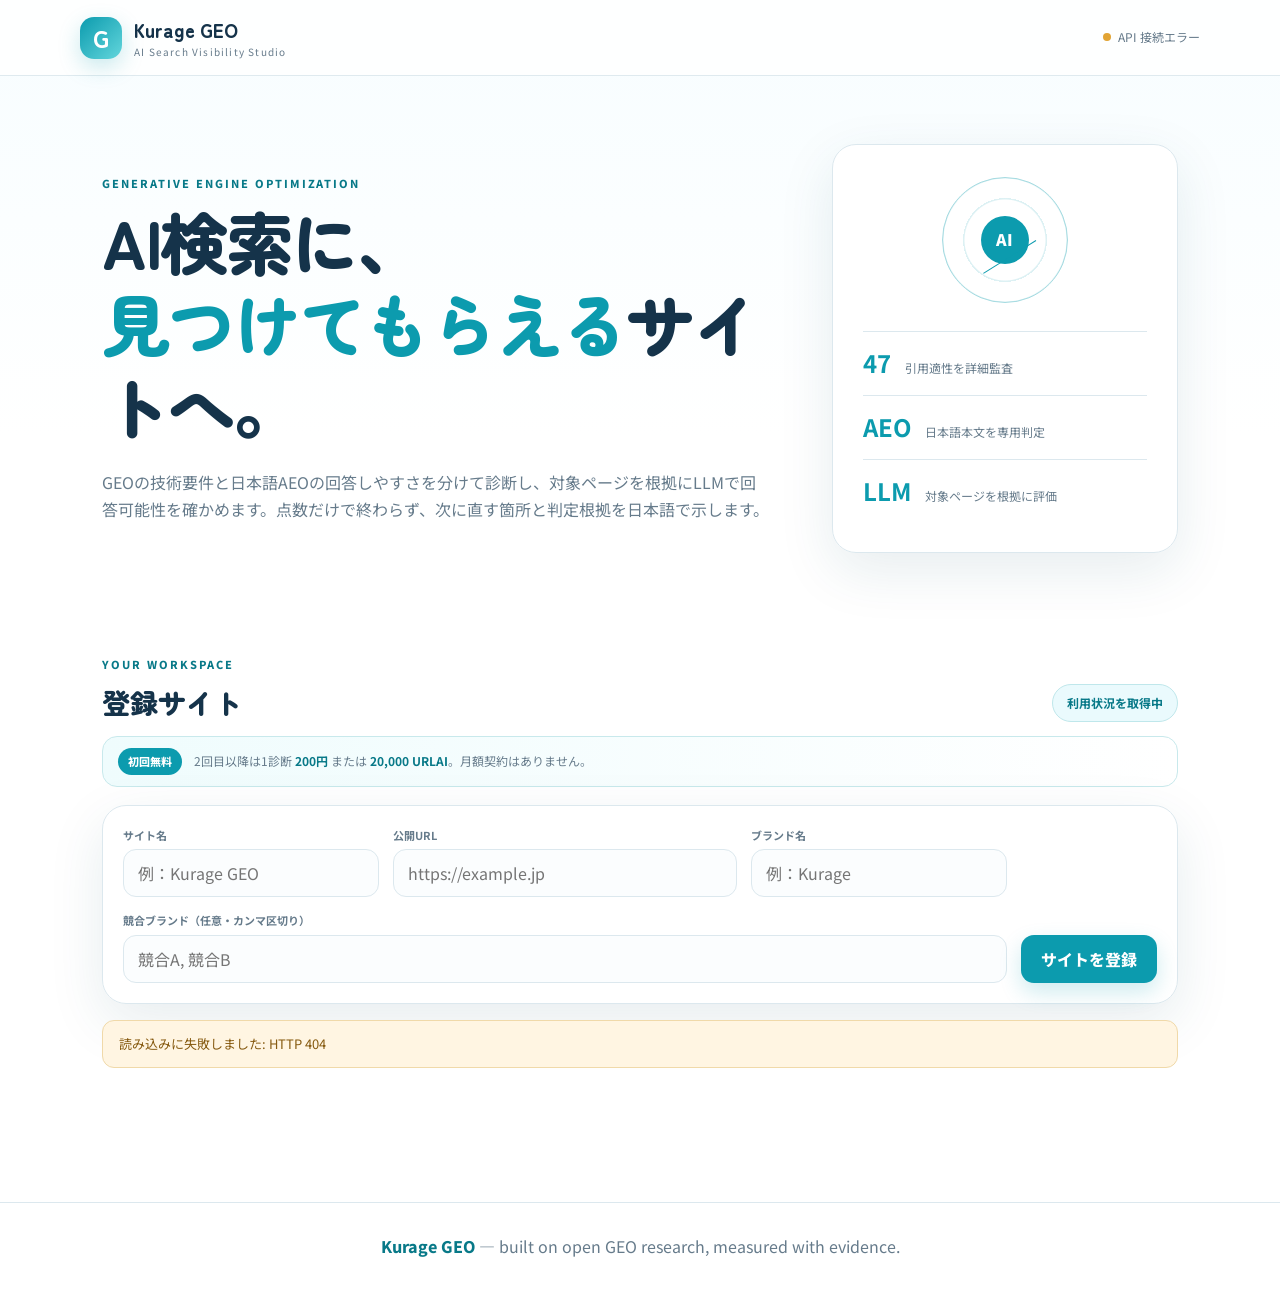
==== static/index.html @ 2f540228 "feat: add per-diagnosis billing to Kurage GEO" ====
<!doctype html>
<html lang="ja">
  <head>
    <meta charset="utf-8" />
    <meta name="viewport" content="width=device-width,initial-scale=1" />
    <meta
      name="description"
      content="GEO Optimizerを監査中核に、GEO技術監査、日本語AEO診断、対象ページを根拠にしたLLM回答シミュレーションを提供する日本語ワークスペース。"
    />
    <meta
      name="keywords"
      content="GEO Optimizer 日本語,AiCMO 日本語,GEO 日本語,AEO 日本語,回答エンジン最適化,AI検索対策,LLMO,Kurage GEO"
    />
    <meta name="robots" content="noindex, nofollow" />
    <meta name="theme-color" content="#0c9bae" />
    <link rel="canonical" href="https://kurage.exbridge.jp/kgeo.php" />
    <link
      rel="alternate"
      type="text/markdown"
      href="https://kurage.exbridge.jp/llms.txt"
      title="Kurage Project for LLMs"
    />
    <meta property="og:type" content="website" />
    <meta property="og:site_name" content="Kurageプロジェクト" />
    <meta
      property="og:title"
      content="Kurage GEO — GEO Optimizer／AiCMOを日本語で活用"
    />
    <meta
      property="og:description"
      content="GEO技術監査、日本語AEO診断、対象ページを根拠にしたLLM回答シミュレーションを一つの日本語画面で。"
    />
    <meta property="og:url" content="https://kurage.exbridge.jp/kgeo.php" />
    <meta
      property="og:image"
      content="https://kurage.exbridge.jp/images/kgeo-ogp.png"
    />
    <meta property="og:image:width" content="1200" />
    <meta property="og:image:height" content="630" />
    <meta name="twitter:card" content="summary_large_image" />
    <meta
      name="twitter:image"
      content="https://kurage.exbridge.jp/images/kgeo-ogp.png"
    />
    <title>Kurage GEO | GEO Optimizer・AiCMOを日本語で使えるGEO診断</title>
    <link rel="preconnect" href="https://fonts.googleapis.com" />
    <link rel="preconnect" href="https://fonts.gstatic.com" crossorigin />
    <link
      href="https://fonts.googleapis.com/css2?family=Zen+Maru+Gothic:wght@700;900&family=Noto+Sans+JP:wght@400;600;700;800&display=swap"
      rel="stylesheet"
    />
    <link rel="stylesheet" href="/static/styles.css" />
  </head>
  <body>
    <header class="topbar">
      <a class="brand" href="/" aria-label="Kurage GEO ホーム">
        <span class="brand-mark" aria-hidden="true">G</span>
        <span><b>Kurage GEO</b><small>AI Search Visibility Studio</small></span>
      </a>
      <div class="status">
        <span class="status-dot"></span
        ><span id="serviceStatus">接続確認中</span>
      </div>
    </header>

    <main>
      <section class="hero">
        <div>
          <p class="eyebrow">GENERATIVE ENGINE OPTIMIZATION</p>
          <h1>AI検索に、<br /><span>見つけてもらえる</span>サイトへ。</h1>
          <p class="lead">
            GEOの技術要件と日本語AEOの回答しやすさを分けて診断し、対象ページを根拠にLLMで回答可能性を確かめます。点数だけで終わらず、次に直す箇所と判定根拠を日本語で示します。
          </p>
        </div>
        <aside class="hero-card" aria-label="主な診断項目">
          <div class="radar-orbit"><span>AI</span></div>
          <div class="mini-row"><b>47</b><span>引用適性を詳細監査</span></div>
          <div class="mini-row">
            <b>AEO</b><span>日本語本文を専用判定</span>
          </div>
          <div class="mini-row">
            <b>LLM</b><span>対象ページを根拠に評価</span>
          </div>
        </aside>
      </section>

      <section class="workspace">
        <div class="section-head">
          <div>
            <p class="eyebrow">YOUR WORKSPACE</p>
            <h2>登録サイト</h2>
          </div>
          <div id="usage" class="usage-chip">利用状況を取得中</div>
        </div>

        <div class="pricing-strip" aria-label="診断料金">
          <span class="pricing-badge">初回無料</span>
          <p>
            2回目以降は1診断 <b>200円</b> または
            <b>20,000 URLAI</b>。月額契約はありません。
          </p>
        </div>

        <form id="siteForm" class="new-site card">
          <label
            ><span>サイト名</span
            ><input
              name="name"
              maxlength="120"
              placeholder="例：Kurage GEO"
              required
          /></label>
          <label
            ><span>公開URL</span
            ><input
              name="url"
              type="url"
              placeholder="https://example.jp"
              required
          /></label>
          <label
            ><span>ブランド名</span
            ><input
              name="brand_name"
              maxlength="120"
              placeholder="例：Kurage"
              required
          /></label>
          <label class="wide"
            ><span>競合ブランド（任意・カンマ区切り）</span
            ><input name="competitors" placeholder="競合A, 競合B"
          /></label>
          <button type="submit" class="primary">サイトを登録</button>
        </form>

        <div id="notice" class="notice" hidden></div>
        <div id="sites" class="site-grid" aria-live="polite"></div>
      </section>

      <section id="detail" class="detail" hidden>
        <div class="section-head">
          <div>
            <p class="eyebrow">SITE REPORT</p>
            <h2 id="detailName">診断結果</h2>
            <a id="detailUrl" target="_blank" rel="noopener"></a>
          </div>
          <button id="auditButton" class="primary">GEO監査を実行</button>
        </div>

        <div id="emptyAudit" class="empty card">
          まだ監査結果がありません。「GEO監査を実行」から最初の基準値を記録してください。
        </div>
        <div id="auditReport" hidden>
          <div class="score-panel card">
            <div class="score-ring">
              <strong id="score">--</strong><span>/ 100</span>
            </div>
            <div>
              <p class="eyebrow">GEO READINESS</p>
              <h3 id="band">未診断</h3>
              <p id="auditTime" class="muted"></p>
            </div>
          </div>
          <div>
            <h3>カテゴリ別スコア</h3>
            <div id="breakdown" class="breakdown"></div>
          </div>
          <div class="card action-card">
            <h3>次に直すこと</h3>
            <ol id="recommendations"></ol>
          </div>
          <section id="advancedReport" class="advanced-report" hidden>
            <div class="report-heading">
              <div>
                <p class="eyebrow">JAPANESE AEO</p>
                <h3>日本語で「質問に答えられるか」</h3>
              </div>
              <div class="aeo-score">
                <strong id="aeoScore">--</strong><span>/100</span>
              </div>
            </div>
            <p id="aeoNotice" class="scope-note"></p>
            <div id="aeoMetrics" class="metric-grid"></div>
            <div class="evidence-grid">
              <article class="card evidence-card">
                <h3>AI理解・引用の技術指標</h3>
                <div id="engineMetrics" class="metric-grid compact"></div>
              </article>
              <article class="card evidence-card">
                <h3>プラットフォーム別の準備度</h3>
                <p class="scope-note">
                  実際の掲載順位ではなく、ページ構造から算出した推定値です。
                </p>
                <div id="platformMetrics" class="metric-grid compact"></div>
              </article>
            </div>
          </section>
        </div>

        <div class="monitor card">
          <div>
            <p class="eyebrow">GROUNDED LLM SIMULATION</p>
            <h3>対象ページで質問に答えられるか確認</h3>
            <p class="muted">
              登録ページの本文をGemma
              4またはDeepSeekへ渡し、回答可能性・根拠・不足情報を記録します。ChatGPTやGeminiの実検索結果ではありません。
            </p>
          </div>
          <form id="promptForm">
            <input
              name="prompt"
              maxlength="1000"
              placeholder="例：日本語で使えるGEO監査サービスを教えて"
              required
            /><button class="secondary">質問を登録</button>
          </form>
          <div id="prompts" class="prompt-list"></div>
        </div>
      </section>
    </main>

    <footer>
      Kurage GEO
      <span>— built on open GEO research, measured with evidence.</span>
    </footer>

    <dialog id="billingDialog" class="billing-dialog">
      <form method="dialog" onsubmit="return false">
        <p class="eyebrow">DIAGNOSIS CREDIT</p>
        <h2>診断クレジットを追加</h2>
        <p>
          初回診断は無料です。2回目以降は
          <b>1診断 = 200円 または 20,000 URLAI</b>。現在の残りクレジット：
          <b id="billingCredits">-</b>
        </p>
        <div class="bill-methods">
          <section class="bill-method">
            <h3>200円（PayPal）</h3>
            <div id="kgeoPaypalButtons"></div>
            <p class="bill-note">
              PayPalで支払いが完了すると、診断クレジットを1追加します。
            </p>
          </section>
          <section class="bill-method">
            <h3>20,000 URLAI（Base）</h3>
            <p class="bill-note">
              下記アドレスへ送金後、送金元ウォレットを入力してください。まとめて送金した場合は20,000 URLAIごとに1クレジット追加します。
            </p>
            <p class="bill-address"><code id="billingReceiver">-</code></p>
            <input
              id="billingWallet"
              placeholder="送金元ウォレット（0x…）"
              autocomplete="off"
              spellcheck="false"
            />
            <button type="button" id="billingVerifyUrlai" class="primary">
              支払いを確認
            </button>
          </section>
        </div>
        <div id="billingMsg" class="bill-message" aria-live="polite"></div>
        <div class="dialog-actions">
          <button type="button" id="billingClose" class="secondary">閉じる</button>
        </div>
      </form>
    </dialog>
    <script src="/static/app.js" defer></script>
  </body>
</html>
---- static/styles.css ----
:root {
  --ink: #15334a;
  --muted: #667b8b;
  --line: #dce8ee;
  --aqua: #0c9bae;
  --aqua-dark: #087988;
  --pale: #eafafd;
  --indigo: #446bd1;
  --danger: #c84b55;
  --shadow: 0 18px 55px rgba(24, 75, 99, 0.1);
}
* {
  box-sizing: border-box;
}
body {
  margin: 0;
  background: linear-gradient(180deg, #f7fdff 0, #fff 34%);
  color: var(--ink);
  font-family: "Noto Sans JP", sans-serif;
  line-height: 1.7;
}
button,
input {
  font: inherit;
}
.topbar {
  height: 76px;
  padding: 0 max(22px, calc((100vw - 1120px) / 2));
  display: flex;
  align-items: center;
  justify-content: space-between;
  border-bottom: 1px solid rgba(220, 232, 238, 0.9);
  background: rgba(255, 255, 255, 0.86);
  backdrop-filter: blur(14px);
  position: sticky;
  top: 0;
  z-index: 10;
}
.brand {
  display: flex;
  gap: 12px;
  align-items: center;
  color: var(--ink);
  text-decoration: none;
}
.brand-mark {
  display: grid;
  place-items: center;
  width: 42px;
  height: 42px;
  border-radius: 14px;
  background: linear-gradient(135deg, var(--aqua), #63d6dc);
  color: white;
  font: 900 24px "Zen Maru Gothic";
  box-shadow: 0 8px 22px rgba(12, 155, 174, 0.22);
}
.brand b {
  display: block;
  font: 900 19px "Zen Maru Gothic";
}
.brand small {
  display: block;
  color: var(--muted);
  font-size: 10px;
  letter-spacing: 0.12em;
}
.status {
  font-size: 12px;
  color: var(--muted);
  display: flex;
  align-items: center;
  gap: 7px;
}
.status-dot {
  width: 8px;
  height: 8px;
  background: #e2a434;
  border-radius: 50%;
}
.status.ok .status-dot {
  background: #3db680;
}
main {
  max-width: 1120px;
  margin: auto;
  padding: 0 22px 80px;
}
.hero {
  min-height: 440px;
  display: grid;
  grid-template-columns: 1.45fr 0.75fr;
  gap: 60px;
  align-items: center;
  padding: 68px 0;
}
.eyebrow {
  font-weight: 800;
  font-size: 11px;
  letter-spacing: 0.18em;
  color: var(--aqua-dark);
  margin: 0 0 8px;
}
.hero h1 {
  font: 900 clamp(40px, 6vw, 68px) / 1.2 "Zen Maru Gothic";
  letter-spacing: -0.035em;
  margin: 0;
}
.hero h1 span {
  color: var(--aqua);
}
.lead {
  font-size: 16px;
  max-width: 690px;
  color: var(--muted);
  margin: 24px 0 0;
}
.hero-card,
.card {
  background: rgba(255, 255, 255, 0.94);
  border: 1px solid var(--line);
  border-radius: 24px;
  box-shadow: var(--shadow);
}
.hero-card {
  padding: 30px;
}
.radar-orbit {
  width: 126px;
  height: 126px;
  border: 1px solid #a5dbe1;
  border-radius: 50%;
  display: grid;
  place-items: center;
  margin: 2px auto 28px;
  background:
    radial-gradient(circle, #fff 15%, transparent 16%),
    repeating-radial-gradient(
      circle,
      transparent 0 19px,
      rgba(12, 155, 174, 0.14) 20px 21px
    );
  position: relative;
}
.radar-orbit:after {
  content: "";
  position: absolute;
  width: 62px;
  height: 1px;
  background: var(--aqua);
  transform: rotate(-32deg);
  transform-origin: right;
}
.radar-orbit span {
  display: grid;
  place-items: center;
  width: 48px;
  height: 48px;
  border-radius: 50%;
  background: var(--aqua);
  color: #fff;
  font-weight: 900;
}
.mini-row {
  display: flex;
  align-items: baseline;
  gap: 14px;
  padding: 11px 0;
  border-top: 1px solid var(--line);
}
.mini-row b {
  font-size: 24px;
  color: var(--aqua);
}
.mini-row span {
  font-size: 12px;
  color: var(--muted);
}
.workspace,
.detail {
  padding: 34px 0;
}
.section-head {
  display: flex;
  align-items: flex-end;
  justify-content: space-between;
  gap: 20px;
  margin-bottom: 20px;
}
.section-head h2 {
  font: 900 28px "Zen Maru Gothic";
  margin: 0;
}
.section-head a {
  font-size: 13px;
  color: var(--aqua-dark);
}
.usage-chip {
  border: 1px solid #bfe7eb;
  background: var(--pale);
  color: var(--aqua-dark);
  border-radius: 999px;
  padding: 8px 14px;
  font-size: 12px;
  font-weight: 700;
}
.pricing-strip {
  display: flex;
  align-items: center;
  gap: 12px;
  margin: -6px 0 18px;
  padding: 11px 15px;
  border: 1px solid #c8e9ec;
  border-radius: 15px;
  background: linear-gradient(90deg, #effcfd, #fff);
}
.pricing-strip p {
  margin: 0;
  color: var(--muted);
  font-size: 12px;
}
.pricing-strip b {
  color: var(--aqua-dark);
}
.pricing-badge {
  flex: 0 0 auto;
  padding: 4px 10px;
  border-radius: 999px;
  background: var(--aqua);
  color: #fff;
  font-size: 11px;
  font-weight: 800;
}
.new-site {
  padding: 20px;
  display: grid;
  grid-template-columns: 1fr 1.35fr 1fr auto;
  gap: 14px;
  align-items: end;
}
.new-site label {
  display: grid;
  gap: 5px;
}
.new-site label span {
  font-size: 11px;
  font-weight: 700;
  color: var(--muted);
}
.new-site .wide {
  grid-column: 1/4;
}
.new-site input,
.monitor input {
  width: 100%;
  height: 48px;
  border: 1px solid var(--line);
  border-radius: 13px;
  background: #fbfdfe;
  padding: 0 14px;
  color: var(--ink);
  outline: none;
}
.new-site input:focus,
.monitor input:focus {
  border-color: var(--aqua);
  box-shadow: 0 0 0 3px rgba(12, 155, 174, 0.12);
}
button {
  min-height: 48px;
  border: 0;
  border-radius: 13px;
  padding: 0 20px;
  font-weight: 800;
  cursor: pointer;
}
button:disabled {
  opacity: 0.55;
  cursor: wait;
}
.primary {
  background: var(--aqua);
  color: #fff;
  box-shadow: 0 9px 22px rgba(12, 155, 174, 0.2);
}
.primary:hover {
  background: var(--aqua-dark);
}
.secondary {
  background: var(--pale);
  color: var(--aqua-dark);
  border: 1px solid #bfe7eb;
}
.notice {
  margin: 16px 0;
  padding: 12px 16px;
  border-radius: 12px;
  background: #fff5e2;
  color: #865a10;
  border: 1px solid #f0d9a9;
  font-size: 13px;
}
.site-grid {
  display: grid;
  grid-template-columns: repeat(3, 1fr);
  gap: 16px;
  margin-top: 20px;
}
.site-card {
  padding: 20px;
  cursor: pointer;
  transition:
    0.2s transform,
    0.2s border;
}
.site-card:hover {
  transform: translateY(-3px);
  border-color: #9ddbe1;
}
.site-card h3 {
  margin: 2px 0 4px;
  font-size: 17px;
}
.site-card .url {
  white-space: nowrap;
  overflow: hidden;
  text-overflow: ellipsis;
  color: var(--muted);
  font-size: 12px;
}
.score-pill {
  display: inline-flex;
  align-items: center;
  gap: 8px;
  margin-top: 18px;
  font-size: 12px;
}
.score-pill b {
  font-size: 24px;
  color: var(--aqua);
}
.detail {
  border-top: 1px solid var(--line);
}
.empty {
  padding: 28px;
  color: var(--muted);
}
.score-panel {
  display: flex;
  align-items: center;
  gap: 26px;
  padding: 24px;
  margin-bottom: 24px;
}
.score-ring {
  width: 112px;
  height: 112px;
  border-radius: 50%;
  display: grid;
  place-content: center;
  text-align: center;
  background: conic-gradient(var(--aqua) var(--score-angle, 0deg), #e8f1f3 0);
  position: relative;
}
.score-ring:before {
  content: "";
  position: absolute;
  inset: 9px;
  background: white;
  border-radius: 50%;
}
.score-ring strong,
.score-ring span {
  position: relative;
}
.score-ring strong {
  font-size: 34px;
  line-height: 1;
}
.score-ring span {
  font-size: 10px;
  color: var(--muted);
}
.score-panel h3 {
  font: 900 25px "Zen Maru Gothic";
  margin: 0;
}
.muted {
  color: var(--muted);
  font-size: 13px;
}
.breakdown {
  display: grid;
  grid-template-columns: repeat(4, 1fr);
  gap: 12px;
  margin: 12px 0 24px;
}
.metric {
  padding: 16px;
  background: #f8fcfd;
  border: 1px solid var(--line);
  border-radius: 16px;
}
.metric span {
  display: block;
  font-size: 11px;
  color: var(--muted);
}
.metric b {
  font-size: 23px;
}
.action-card {
  padding: 24px;
}
.action-card h3,
.monitor h3 {
  font: 900 20px "Zen Maru Gothic";
  margin: 0;
}
.action-card ol {
  padding-left: 23px;
}
.action-card li {
  padding: 6px 0;
  border-bottom: 1px solid #edf3f5;
}
.monitor {
  margin-top: 26px;
  padding: 24px;
}
.monitor form {
  display: flex;
  gap: 10px;
  margin: 18px 0;
}
.prompt-item {
  display: grid;
  grid-template-columns: 1fr auto;
  gap: 12px;
  align-items: center;
  border-top: 1px solid var(--line);
  padding: 14px 0;
}
.prompt-item p {
  margin: 0;
}
.prompt-meta {
  font-size: 11px;
  color: var(--muted);
}
footer {
  padding: 30px;
  text-align: center;
  border-top: 1px solid var(--line);
  color: var(--aqua-dark);
  font-weight: 800;
}
footer span {
  color: var(--muted);
  font-weight: 400;
}
.billing-dialog {
  width: min(820px, calc(100vw - 32px));
  max-height: calc(100vh - 32px);
  padding: 0;
  border: 0;
  border-radius: 24px;
  color: var(--ink);
  box-shadow: 0 28px 90px rgba(21, 51, 74, 0.25);
}
.billing-dialog::backdrop {
  background: rgba(16, 44, 61, 0.48);
  backdrop-filter: blur(5px);
}
.billing-dialog form {
  padding: 28px;
}
.billing-dialog h2 {
  margin: 0 0 8px;
  font: 900 25px "Zen Maru Gothic";
}
.billing-dialog form > p:not(.eyebrow) {
  margin: 0;
  color: var(--muted);
  font-size: 13px;
}
.bill-methods {
  display: grid;
  grid-template-columns: 1fr 1fr;
  gap: 14px;
  margin-top: 18px;
}
.bill-method {
  padding: 18px;
  border: 1px solid var(--line);
  border-radius: 17px;
  background: #fbfdfe;
}
.bill-method h3 {
  margin: 0 0 12px;
  font: 900 15px "Zen Maru Gothic";
  color: var(--aqua-dark);
}
.bill-note {
  color: var(--muted);
  font-size: 11px;
  line-height: 1.7;
}
.bill-address code {
  display: block;
  padding: 7px 9px;
  border-radius: 9px;
  background: #edf5f7;
  font-size: 10px;
  overflow-wrap: anywhere;
}
.bill-method input {
  width: 100%;
  min-height: 44px;
  margin: 2px 0 10px;
  padding: 0 11px;
  border: 1px solid var(--line);
  border-radius: 10px;
  outline: none;
}
.bill-method input:focus {
  border-color: var(--aqua);
  box-shadow: 0 0 0 3px rgba(12, 155, 174, 0.1);
}
.bill-method button {
  width: 100%;
}
.bill-message {
  min-height: 22px;
  margin-top: 14px;
  color: var(--danger);
  font-size: 12px;
  font-weight: 700;
}
.bill-message.ok {
  color: #21845a;
}
.dialog-actions {
  display: flex;
  justify-content: flex-end;
  margin-top: 10px;
}
.advanced-report {
  margin-top: 26px;
  padding-top: 26px;
  border-top: 1px solid var(--line);
}
.report-heading {
  display: flex;
  align-items: center;
  justify-content: space-between;
  gap: 20px;
}
.report-heading h3 {
  font: 900 22px "Zen Maru Gothic";
  margin: 0;
}
.aeo-score {
  display: flex;
  align-items: baseline;
  gap: 3px;
  color: var(--aqua-dark);
}
.aeo-score strong {
  font: 900 38px "Zen Maru Gothic";
}
.aeo-score span {
  font-size: 11px;
}
.scope-note {
  margin: 10px 0 16px;
  padding: 10px 13px;
  border-radius: 11px;
  background: #f1f8fa;
  color: var(--muted);
  font-size: 12px;
}
.metric-grid {
  display: grid;
  grid-template-columns: repeat(4, 1fr);
  gap: 10px;
}
.metric-grid.compact {
  grid-template-columns: repeat(2, 1fr);
}
.aeo-metric {
  padding: 14px;
  border: 1px solid var(--line);
  border-radius: 15px;
  background: #fff;
}
.aeo-metric span,
.aeo-metric small {
  display: block;
  color: var(--muted);
  font-size: 11px;
}
.aeo-metric b {
  font-size: 22px;
}
.aeo-metric small {
  font-size: 10px;
}
.evidence-grid {
  display: grid;
  grid-template-columns: 1fr 1fr;
  gap: 14px;
  margin-top: 16px;
}
.evidence-card {
  padding: 20px;
}
.evidence-card h3 {
  margin: 0 0 12px;
  font: 900 17px "Zen Maru Gothic";
}
.prompt-list > .prompt-item {
  align-items: start;
}
.prompt-content {
  min-width: 0;
}
.run-result {
  grid-column: 1/-1;
  padding: 15px;
  border: 1px solid #d9ecef;
  border-radius: 15px;
  background: #f9fdfd;
}
.run-head {
  display: flex;
  gap: 8px;
  align-items: center;
  flex-wrap: wrap;
  margin-bottom: 9px;
}
.run-badge {
  display: inline-flex;
  padding: 3px 8px;
  border-radius: 999px;
  background: var(--pale);
  color: var(--aqua-dark);
  font-size: 10px;
  font-weight: 800;
}
.run-score {
  font-weight: 900;
  color: var(--aqua-dark);
}
.ai-response {
  white-space: pre-wrap;
  overflow-wrap: anywhere;
  margin: 8px 0 12px;
  font: inherit;
  font-size: 13px;
  line-height: 1.8;
  color: var(--ink);
}
.analysis-columns {
  display: grid;
  grid-template-columns: repeat(3, 1fr);
  gap: 10px;
}
.analysis-box {
  padding: 10px;
  border-radius: 11px;
  background: #fff;
  border: 1px solid var(--line);
}
.analysis-box b {
  display: block;
  font-size: 11px;
  margin-bottom: 4px;
}
.analysis-box ul {
  margin: 0;
  padding-left: 18px;
  font-size: 11px;
  color: var(--muted);
}
.analysis-box li {
  margin: 3px 0;
}
.history-details {
  grid-column: 1/-1;
}
.history-details summary {
  cursor: pointer;
  margin-top: 8px;
  color: var(--aqua-dark);
  font-size: 11px;
  font-weight: 800;
}
.history-details .run-result {
  margin-top: 10px;
}
@media (max-width: 820px) {
  .hero {
    grid-template-columns: 1fr;
    padding: 46px 0;
    gap: 28px;
  }
  .hero-card {
    display: none;
  }
  .new-site {
    grid-template-columns: 1fr 1fr;
  }
  .new-site .wide {
    grid-column: 1/3;
  }
  .site-grid {
    grid-template-columns: 1fr 1fr;
  }
  .breakdown {
    grid-template-columns: 1fr 1fr;
  }
  .metric-grid {
    grid-template-columns: 1fr 1fr;
  }
  .evidence-grid,
  .analysis-columns {
    grid-template-columns: 1fr;
  }
}
@media (max-width: 560px) {
  .topbar {
    height: 68px;
    padding: 0 16px;
  }
  .brand small,
  .status span:last-child {
    display: none;
  }
  main {
    padding: 0 16px 60px;
  }
  .hero {
    min-height: auto;
  }
  .hero h1 {
    font-size: 38px;
  }
  .new-site {
    grid-template-columns: 1fr;
  }
  .new-site .wide {
    grid-column: auto;
  }
  .new-site button {
    width: 100%;
  }
  .pricing-strip {
    align-items: flex-start;
  }
  .bill-methods {
    grid-template-columns: 1fr;
  }
  .billing-dialog form {
    padding: 22px 18px;
  }
  .site-grid {
    grid-template-columns: 1fr;
  }
  .section-head {
    align-items: flex-start;
    flex-direction: column;
  }
  .section-head button {
    width: 100%;
  }
  .score-panel {
    gap: 15px;
  }
  .score-ring {
    width: 96px;
    height: 96px;
    flex: 0 0 96px;
  }
  .monitor form {
    display: grid;
  }
  .prompt-item {
    grid-template-columns: 1fr;
  }
  .prompt-item button {
    width: 100%;
  }
  footer span {
    display: block;
  }
  .report-heading {
    align-items: flex-start;
  }
  .metric-grid,
  .metric-grid.compact {
    grid-template-columns: 1fr 1fr;
  }
  .aeo-metric b {
    font-size: 19px;
  }
}
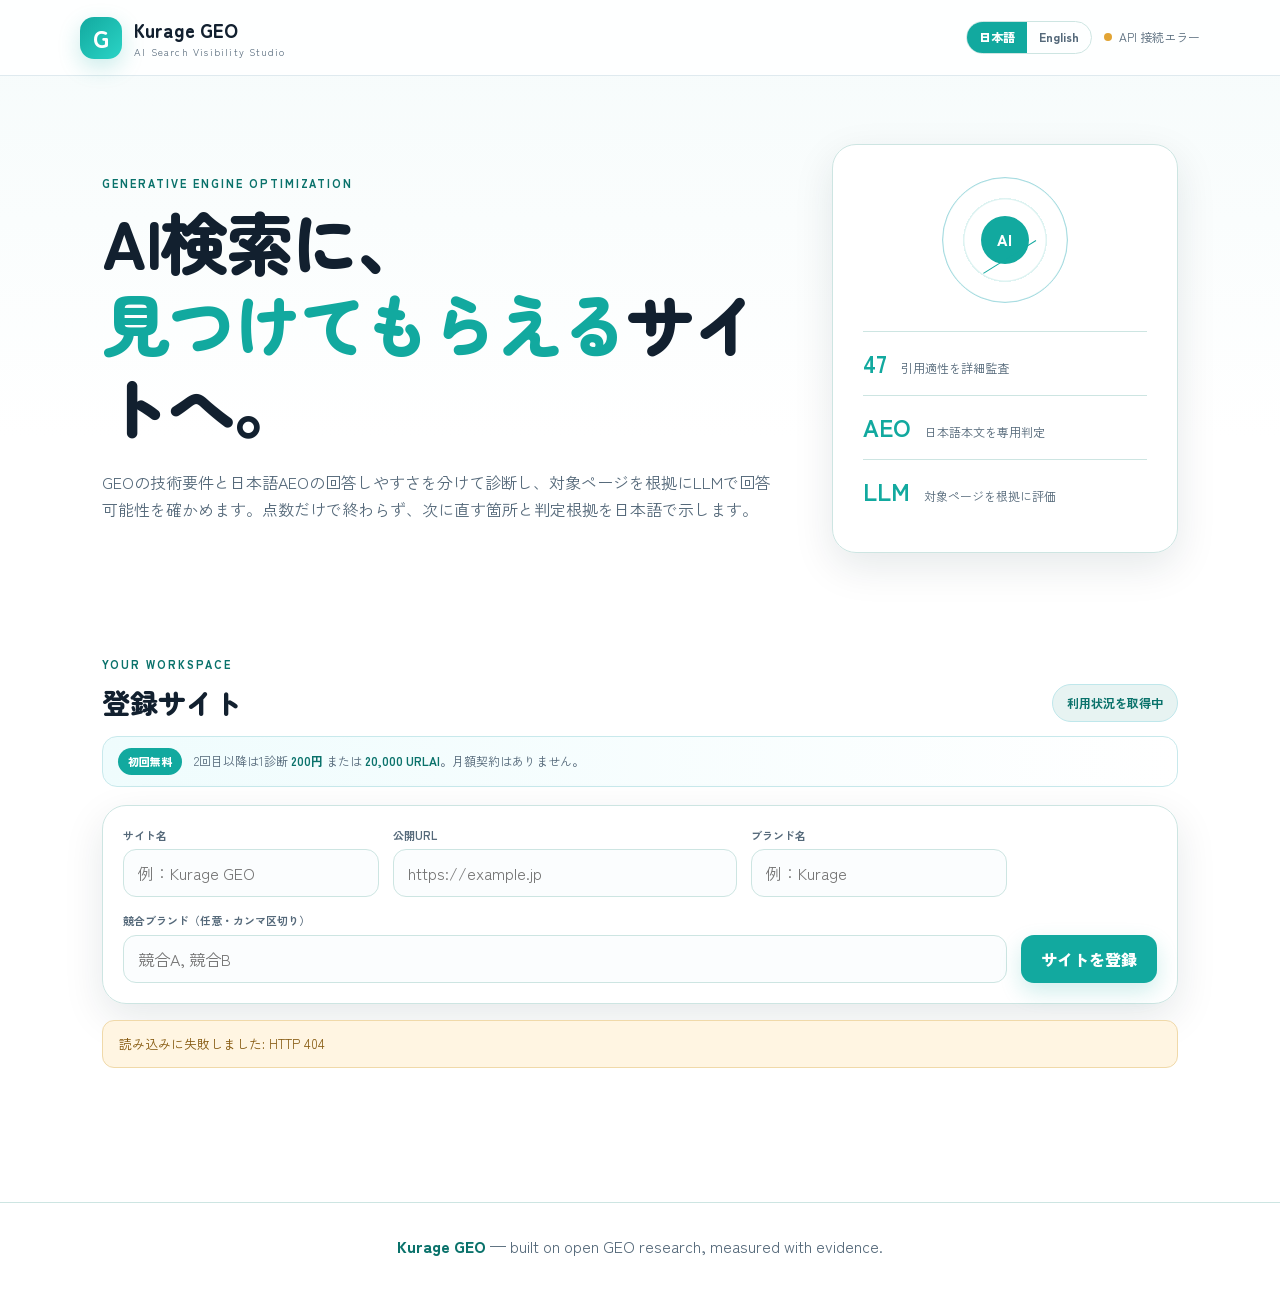
==== commit 4ce0aa2f: "LP風デザインへ刷新＋日英切替(url2pub方式)＋kgeo.exbridge.jp LP新設 - kgeo.php: ログアウト時ランディングをkmontage LPと同じデザイントークン(Zen" ====
--- a/static/index.html
+++ b/static/index.html
@@ -12,7 +12,7 @@
       content="GEO Optimizer 日本語,AiCMO 日本語,GEO 日本語,AEO 日本語,回答エンジン最適化,AI検索対策,LLMO,Kurage GEO"
     />
     <meta name="robots" content="noindex, nofollow" />
-    <meta name="theme-color" content="#0c9bae" />
+    <meta name="theme-color" content="#12a99f" />
     <link rel="canonical" href="https://kurage.exbridge.jp/kgeo.php" />
     <link
       rel="alternate"
@@ -46,7 +46,7 @@
     <link rel="preconnect" href="https://fonts.googleapis.com" />
     <link rel="preconnect" href="https://fonts.gstatic.com" crossorigin />
     <link
-      href="https://fonts.googleapis.com/css2?family=Zen+Maru+Gothic:wght@700;900&family=Noto+Sans+JP:wght@400;600;700;800&display=swap"
+      href="https://fonts.googleapis.com/css2?family=Zen+Maru+Gothic:wght@700;900&family=Zen+Kaku+Gothic+New:wght@400;500;700&display=swap"
       rel="stylesheet"
     />
     <link rel="stylesheet" href="/static/styles.css" />
@@ -57,9 +57,15 @@
         <span class="brand-mark" aria-hidden="true">G</span>
         <span><b>Kurage GEO</b><small>AI Search Visibility Studio</small></span>
       </a>
-      <div class="status">
-        <span class="status-dot"></span
-        ><span id="serviceStatus">接続確認中</span>
+      <div class="topbar-tools">
+        <nav class="langswitch" aria-label="Language">
+          <a href="?lang=ja" data-lang="ja">日本語</a>
+          <a href="?lang=en" data-lang="en">English</a>
+        </nav>
+        <div class="status">
+          <span class="status-dot"></span
+          ><span id="serviceStatus">接続確認中</span>
+        </div>
       </div>
     </header>
 
@@ -67,19 +73,19 @@
       <section class="hero">
         <div>
           <p class="eyebrow">GENERATIVE ENGINE OPTIMIZATION</p>
-          <h1>AI検索に、<br /><span>見つけてもらえる</span>サイトへ。</h1>
-          <p class="lead">
+          <h1 data-i18n="hero_h1">AI検索に、<br /><span>見つけてもらえる</span>サイトへ。</h1>
+          <p class="lead" data-i18n="hero_lead">
             GEOの技術要件と日本語AEOの回答しやすさを分けて診断し、対象ページを根拠にLLMで回答可能性を確かめます。点数だけで終わらず、次に直す箇所と判定根拠を日本語で示します。
           </p>
         </div>
         <aside class="hero-card" aria-label="主な診断項目">
           <div class="radar-orbit"><span>AI</span></div>
-          <div class="mini-row"><b>47</b><span>引用適性を詳細監査</span></div>
+          <div class="mini-row"><b>47</b><span data-i18n="mini_47">引用適性を詳細監査</span></div>
           <div class="mini-row">
-            <b>AEO</b><span>日本語本文を専用判定</span>
+            <b>AEO</b><span data-i18n="mini_aeo">日本語本文を専用判定</span>
           </div>
           <div class="mini-row">
-            <b>LLM</b><span>対象ページを根拠に評価</span>
+            <b>LLM</b><span data-i18n="mini_llm">対象ページを根拠に評価</span>
           </div>
         </aside>
       </section>
@@ -88,14 +94,14 @@
         <div class="section-head">
           <div>
             <p class="eyebrow">YOUR WORKSPACE</p>
-            <h2>登録サイト</h2>
+            <h2 data-i18n="ws_title">登録サイト</h2>
           </div>
           <div id="usage" class="usage-chip">利用状況を取得中</div>
         </div>
 
         <div class="pricing-strip" aria-label="診断料金">
-          <span class="pricing-badge">初回無料</span>
-          <p>
+          <span class="pricing-badge" data-i18n="price_badge">初回無料</span>
+          <p data-i18n="price_text">
             2回目以降は1診断 <b>200円</b> または
             <b>20,000 URLAI</b>。月額契約はありません。
           </p>
@@ -103,15 +109,16 @@
 
         <form id="siteForm" class="new-site card">
           <label
-            ><span>サイト名</span
+            ><span data-i18n="label_name">サイト名</span
             ><input
               name="name"
               maxlength="120"
               placeholder="例：Kurage GEO"
+              data-i18n-ph="ph_name"
               required
           /></label>
           <label
-            ><span>公開URL</span
+            ><span data-i18n="label_url">公開URL</span
             ><input
               name="url"
               type="url"
@@ -119,18 +126,19 @@
               required
           /></label>
           <label
-            ><span>ブランド名</span
+            ><span data-i18n="label_brand">ブランド名</span
             ><input
               name="brand_name"
               maxlength="120"
               placeholder="例：Kurage"
+              data-i18n-ph="ph_brand"
               required
           /></label>
           <label class="wide"
-            ><span>競合ブランド（任意・カンマ区切り）</span
-            ><input name="competitors" placeholder="競合A, 競合B"
-          /></label>
-          <button type="submit" class="primary">サイトを登録</button>
+            ><span data-i18n="label_competitors">競合ブランド（任意・カンマ区切り）</span
+            ><input name="competitors" placeholder="競合A, 競合B" data-i18n-ph="ph_competitors"
+          /></label>
+          <button type="submit" class="primary" data-i18n="btn_register">サイトを登録</button>
         </form>
 
         <div id="notice" class="notice" hidden></div>
@@ -141,13 +149,13 @@
         <div class="section-head">
           <div>
             <p class="eyebrow">SITE REPORT</p>
-            <h2 id="detailName">診断結果</h2>
+            <h2 id="detailName" data-i18n="detail_title">診断結果</h2>
             <a id="detailUrl" target="_blank" rel="noopener"></a>
           </div>
-          <button id="auditButton" class="primary">GEO監査を実行</button>
-        </div>
-
-        <div id="emptyAudit" class="empty card">
+          <button id="auditButton" class="primary" data-i18n="btn_audit">GEO監査を実行</button>
+        </div>
+
+        <div id="emptyAudit" class="empty card" data-i18n="empty_audit">
           まだ監査結果がありません。「GEO監査を実行」から最初の基準値を記録してください。
         </div>
         <div id="auditReport" hidden>
@@ -157,23 +165,23 @@
             </div>
             <div>
               <p class="eyebrow">GEO READINESS</p>
-              <h3 id="band">未診断</h3>
+              <h3 id="band" data-i18n="band_none">未診断</h3>
               <p id="auditTime" class="muted"></p>
             </div>
           </div>
           <div>
-            <h3>カテゴリ別スコア</h3>
+            <h3 data-i18n="h_breakdown">カテゴリ別スコア</h3>
             <div id="breakdown" class="breakdown"></div>
           </div>
           <div class="card action-card">
-            <h3>次に直すこと</h3>
+            <h3 data-i18n="h_recommend">次に直すこと</h3>
             <ol id="recommendations"></ol>
           </div>
           <section id="advancedReport" class="advanced-report" hidden>
             <div class="report-heading">
               <div>
                 <p class="eyebrow">JAPANESE AEO</p>
-                <h3>日本語で「質問に答えられるか」</h3>
+                <h3 data-i18n="h_aeo">日本語で「質問に答えられるか」</h3>
               </div>
               <div class="aeo-score">
                 <strong id="aeoScore">--</strong><span>/100</span>
@@ -183,12 +191,12 @@
             <div id="aeoMetrics" class="metric-grid"></div>
             <div class="evidence-grid">
               <article class="card evidence-card">
-                <h3>AI理解・引用の技術指標</h3>
+                <h3 data-i18n="h_engine">AI理解・引用の技術指標</h3>
                 <div id="engineMetrics" class="metric-grid compact"></div>
               </article>
               <article class="card evidence-card">
-                <h3>プラットフォーム別の準備度</h3>
-                <p class="scope-note">
+                <h3 data-i18n="h_platform">プラットフォーム別の準備度</h3>
+                <p class="scope-note" data-i18n="note_platform">
                   実際の掲載順位ではなく、ページ構造から算出した推定値です。
                 </p>
                 <div id="platformMetrics" class="metric-grid compact"></div>
@@ -200,8 +208,8 @@
         <div class="monitor card">
           <div>
             <p class="eyebrow">GROUNDED LLM SIMULATION</p>
-            <h3>対象ページで質問に答えられるか確認</h3>
-            <p class="muted">
+            <h3 data-i18n="h_monitor">対象ページで質問に答えられるか確認</h3>
+            <p class="muted" data-i18n="monitor_desc">
               登録ページの本文をGemma
               4またはDeepSeekへ渡し、回答可能性・根拠・不足情報を記録します。ChatGPTやGeminiの実検索結果ではありません。
             </p>
@@ -211,8 +219,9 @@
               name="prompt"
               maxlength="1000"
               placeholder="例：日本語で使えるGEO監査サービスを教えて"
-              required
-            /><button class="secondary">質問を登録</button>
+              data-i18n-ph="ph_prompt"
+              required
+            /><button class="secondary" data-i18n="btn_prompt">質問を登録</button>
           </form>
           <div id="prompts" class="prompt-list"></div>
         </div>
@@ -227,40 +236,42 @@
     <dialog id="billingDialog" class="billing-dialog">
       <form method="dialog" onsubmit="return false">
         <p class="eyebrow">DIAGNOSIS CREDIT</p>
-        <h2>診断クレジットを追加</h2>
+        <h2 data-i18n="bd_title">診断クレジットを追加</h2>
         <p>
-          初回診断は無料です。2回目以降は
-          <b>1診断 = 200円 または 20,000 URLAI</b>。現在の残りクレジット：
+          <span data-i18n="bd_lead">初回診断は無料です。2回目以降は
+          <b>1診断 = 200円 または 20,000 URLAI</b>。</span>
+          <span data-i18n="bd_credits_label">現在の残りクレジット：</span>
           <b id="billingCredits">-</b>
         </p>
         <div class="bill-methods">
           <section class="bill-method">
-            <h3>200円（PayPal）</h3>
+            <h3 data-i18n="bd_paypal_h">200円（PayPal）</h3>
             <div id="kgeoPaypalButtons"></div>
-            <p class="bill-note">
+            <p class="bill-note" data-i18n="bd_paypal_note">
               PayPalで支払いが完了すると、診断クレジットを1追加します。
             </p>
           </section>
           <section class="bill-method">
-            <h3>20,000 URLAI（Base）</h3>
-            <p class="bill-note">
+            <h3 data-i18n="bd_urlai_h">20,000 URLAI（Base）</h3>
+            <p class="bill-note" data-i18n="bd_urlai_note">
               下記アドレスへ送金後、送金元ウォレットを入力してください。まとめて送金した場合は20,000 URLAIごとに1クレジット追加します。
             </p>
             <p class="bill-address"><code id="billingReceiver">-</code></p>
             <input
               id="billingWallet"
               placeholder="送金元ウォレット（0x…）"
+              data-i18n-ph="ph_wallet"
               autocomplete="off"
               spellcheck="false"
             />
-            <button type="button" id="billingVerifyUrlai" class="primary">
+            <button type="button" id="billingVerifyUrlai" class="primary" data-i18n="btn_verify">
               支払いを確認
             </button>
           </section>
         </div>
         <div id="billingMsg" class="bill-message" aria-live="polite"></div>
         <div class="dialog-actions">
-          <button type="button" id="billingClose" class="secondary">閉じる</button>
+          <button type="button" id="billingClose" class="secondary" data-i18n="btn_close">閉じる</button>
         </div>
       </form>
     </dialog>
--- a/static/styles.css
+++ b/static/styles.css
@@ -1,22 +1,22 @@
 :root {
-  --ink: #15334a;
-  --muted: #667b8b;
-  --line: #dce8ee;
-  --aqua: #0c9bae;
-  --aqua-dark: #087988;
-  --pale: #eafafd;
-  --indigo: #446bd1;
+  --ink: #12202f;
+  --muted: #55697a;
+  --line: #cde5e2;
+  --aqua: #12a99f;
+  --aqua-dark: #0a726b;
+  --pale: #e7f3f2;
+  --indigo: #6f5fd8;
   --danger: #c84b55;
-  --shadow: 0 18px 55px rgba(24, 75, 99, 0.1);
+  --shadow: 0 14px 40px rgba(10, 40, 45, 0.1);
 }
 * {
   box-sizing: border-box;
 }
 body {
   margin: 0;
-  background: linear-gradient(180deg, #f7fdff 0, #fff 34%);
+  background: linear-gradient(180deg, #f5fbfb 0, #fff 34%);
   color: var(--ink);
-  font-family: "Noto Sans JP", sans-serif;
+  font-family: "Zen Kaku Gothic New", "Noto Sans JP", "Hiragino Sans", sans-serif;
   line-height: 1.7;
 }
 button,
@@ -49,10 +49,10 @@
   width: 42px;
   height: 42px;
   border-radius: 14px;
-  background: linear-gradient(135deg, var(--aqua), #63d6dc);
+  background: linear-gradient(135deg, var(--aqua), #2bd4c6);
   color: white;
   font: 900 24px "Zen Maru Gothic";
-  box-shadow: 0 8px 22px rgba(12, 155, 174, 0.22);
+  box-shadow: 0 8px 22px rgba(18, 169, 159, 0.22);
 }
 .brand b {
   display: block;
@@ -63,6 +63,28 @@
   color: var(--muted);
   font-size: 10px;
   letter-spacing: 0.12em;
+}
+.topbar-tools {
+  display: flex;
+  align-items: center;
+  gap: 12px;
+}
+.langswitch {
+  display: inline-flex;
+  border: 1.5px solid var(--line);
+  border-radius: 999px;
+  overflow: hidden;
+}
+.langswitch a {
+  padding: 5px 12px;
+  font-size: 12px;
+  font-weight: 800;
+  color: var(--muted);
+  text-decoration: none;
+}
+.langswitch a.on {
+  background: var(--aqua);
+  color: #fff;
 }
 .status {
   font-size: 12px;
@@ -137,7 +159,7 @@
     repeating-radial-gradient(
       circle,
       transparent 0 19px,
-      rgba(12, 155, 174, 0.14) 20px 21px
+      rgba(18, 169, 159, 0.14) 20px 21px
     );
   position: relative;
 }
@@ -263,7 +285,7 @@
 .new-site input:focus,
 .monitor input:focus {
   border-color: var(--aqua);
-  box-shadow: 0 0 0 3px rgba(12, 155, 174, 0.12);
+  box-shadow: 0 0 0 3px rgba(18, 169, 159, 0.12);
 }
 button {
   min-height: 48px;
@@ -280,7 +302,7 @@
 .primary {
   background: var(--aqua);
   color: #fff;
-  box-shadow: 0 9px 22px rgba(12, 155, 174, 0.2);
+  box-shadow: 0 9px 22px rgba(18, 169, 159, 0.2);
 }
 .primary:hover {
   background: var(--aqua-dark);
@@ -525,7 +547,7 @@
 }
 .bill-method input:focus {
   border-color: var(--aqua);
-  box-shadow: 0 0 0 3px rgba(12, 155, 174, 0.1);
+  box-shadow: 0 0 0 3px rgba(18, 169, 159, 0.1);
 }
 .bill-method button {
   width: 100%;
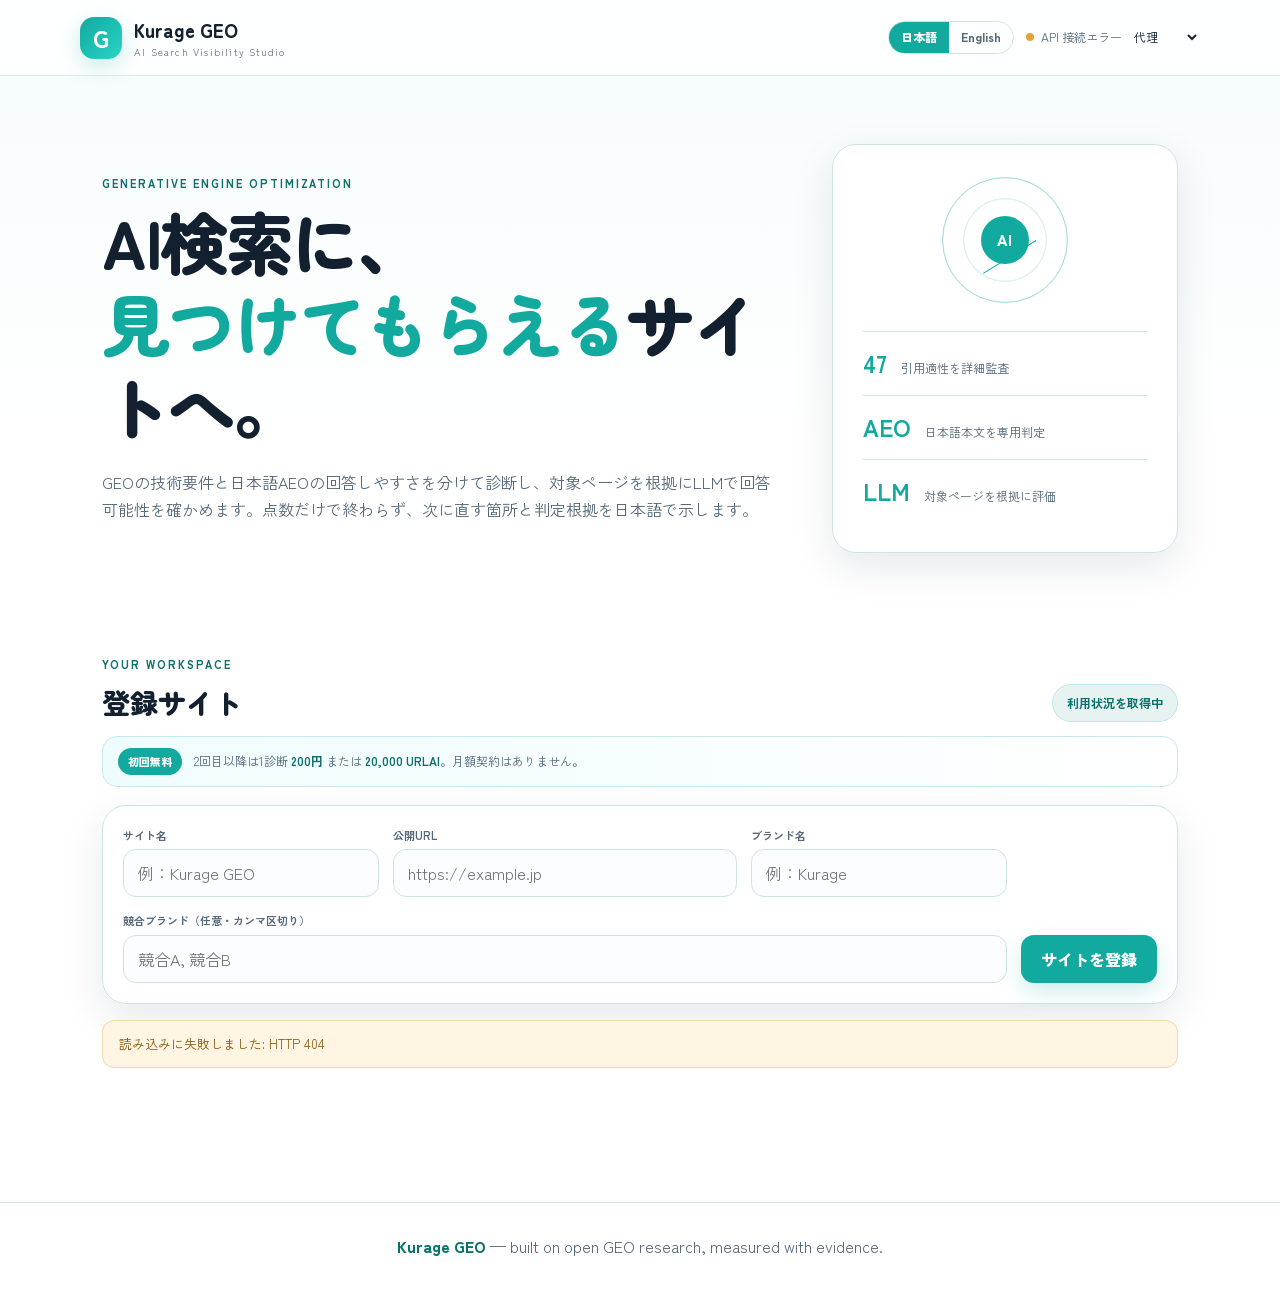
==== commit a6173ccd: "feat(kgeo): 管理者が利用者を選んで代理操作できるようにする karchitectと同じ型。利用者が詰まったときに運営が直接手当てするため、 xb_bittensor だけ他ユーザーのデータ" ====
--- a/static/index.html
+++ b/static/index.html
@@ -66,6 +66,12 @@
           <span class="status-dot"></span
           ><span id="serviceStatus">接続確認中</span>
         </div>
+        <label id="actAsBox" class="act-as" hidden>
+          <span>代理</span>
+          <select id="actAsSelect" aria-label="代理操作する利用者"></select>
+        </label>
+        <span id="userChip" class="user-chip" hidden></span>
+        <a id="logoutLink" class="logout-link" href="?logout=1" data-i18n="btn_logout" hidden>ログアウト</a>
       </div>
     </header>
 
@@ -167,6 +173,10 @@
               <p class="eyebrow">GEO READINESS</p>
               <h3 id="band" data-i18n="band_none">未診断</h3>
               <p id="auditTime" class="muted"></p>
+              <p class="report-download">
+                <a id="dlPdf" class="dl-link" href="#" download>PDF</a>
+                <a id="dlMd" class="dl-link" href="#" download>Markdown</a>
+              </p>
             </div>
           </div>
           <div>
@@ -180,8 +190,8 @@
           <section id="advancedReport" class="advanced-report" hidden>
             <div class="report-heading">
               <div>
-                <p class="eyebrow">JAPANESE AEO</p>
-                <h3 data-i18n="h_aeo">日本語で「質問に答えられるか」</h3>
+                <p class="eyebrow">AEO READINESS</p>
+                <h3 id="aeoHeading" data-i18n="h_aeo">「質問に答えられるか」</h3>
               </div>
               <div class="aeo-score">
                 <strong id="aeoScore">--</strong><span>/100</span>
--- a/static/styles.css
+++ b/static/styles.css
@@ -86,6 +86,33 @@
   background: var(--aqua);
   color: #fff;
 }
+.user-chip {
+  border: 1px solid var(--line);
+  background: var(--pale);
+  color: var(--aqua-dark);
+  border-radius: 999px;
+  padding: 5px 12px;
+  font-size: 12px;
+  font-weight: 800;
+  max-width: 160px;
+  white-space: nowrap;
+  overflow: hidden;
+  text-overflow: ellipsis;
+}
+.logout-link {
+  border: 1.5px solid var(--line);
+  border-radius: 999px;
+  padding: 5px 12px;
+  font-size: 12px;
+  font-weight: 800;
+  color: var(--muted);
+  text-decoration: none;
+  white-space: nowrap;
+}
+.logout-link:hover {
+  border-color: var(--aqua);
+  color: var(--aqua-dark);
+}
 .status {
   font-size: 12px;
   color: var(--muted);
@@ -752,8 +779,20 @@
 }
 @media (max-width: 560px) {
   .topbar {
-    height: 68px;
-    padding: 0 16px;
+    height: auto;
+    min-height: 60px;
+    padding: 10px 16px;
+    flex-wrap: wrap;
+    gap: 8px;
+  }
+  .topbar-tools {
+    flex-wrap: wrap;
+    gap: 8px;
+    margin-left: auto;
+    justify-content: flex-end;
+  }
+  .user-chip {
+    max-width: 110px;
   }
   .brand small,
   .status span:last-child {
@@ -827,3 +866,36 @@
     font-size: 19px;
   }
 }
+
+/* 監査レポートのダウンロード（PDF / Markdown） */
+.report-download {
+  margin: 8px 0 0;
+  display: flex;
+  flex-wrap: wrap;
+  gap: 8px;
+}
+.dl-link {
+  display: inline-block;
+  padding: 6px 14px;
+  border: 1px solid var(--aqua);
+  border-radius: 999px;
+  color: var(--aqua-dark);
+  background: #fff;
+  font-size: 13px;
+  font-weight: 700;
+  text-decoration: none;
+  transition: background 0.15s ease, color 0.15s ease;
+}
+.dl-link:hover,
+.dl-link:focus-visible {
+  background: var(--aqua);
+  color: #fff;
+}
+
+/* 管理者の代理操作セレクタ。運営が利用者のデータを直接見るためのもの。 */
+.act-as { display:inline-flex; align-items:center; gap:6px; font-size:12px; color:var(--abyss-soft); }
+.act-as select {
+  font:inherit; padding:4px 8px; border-radius:8px;
+  border:1px solid var(--panel-line); background:var(--panel); color:var(--abyss); max-width:190px;
+}
+.act-as.active select { border-color:var(--gold); background:var(--gold-bg); color:var(--gold); font-weight:700; }
